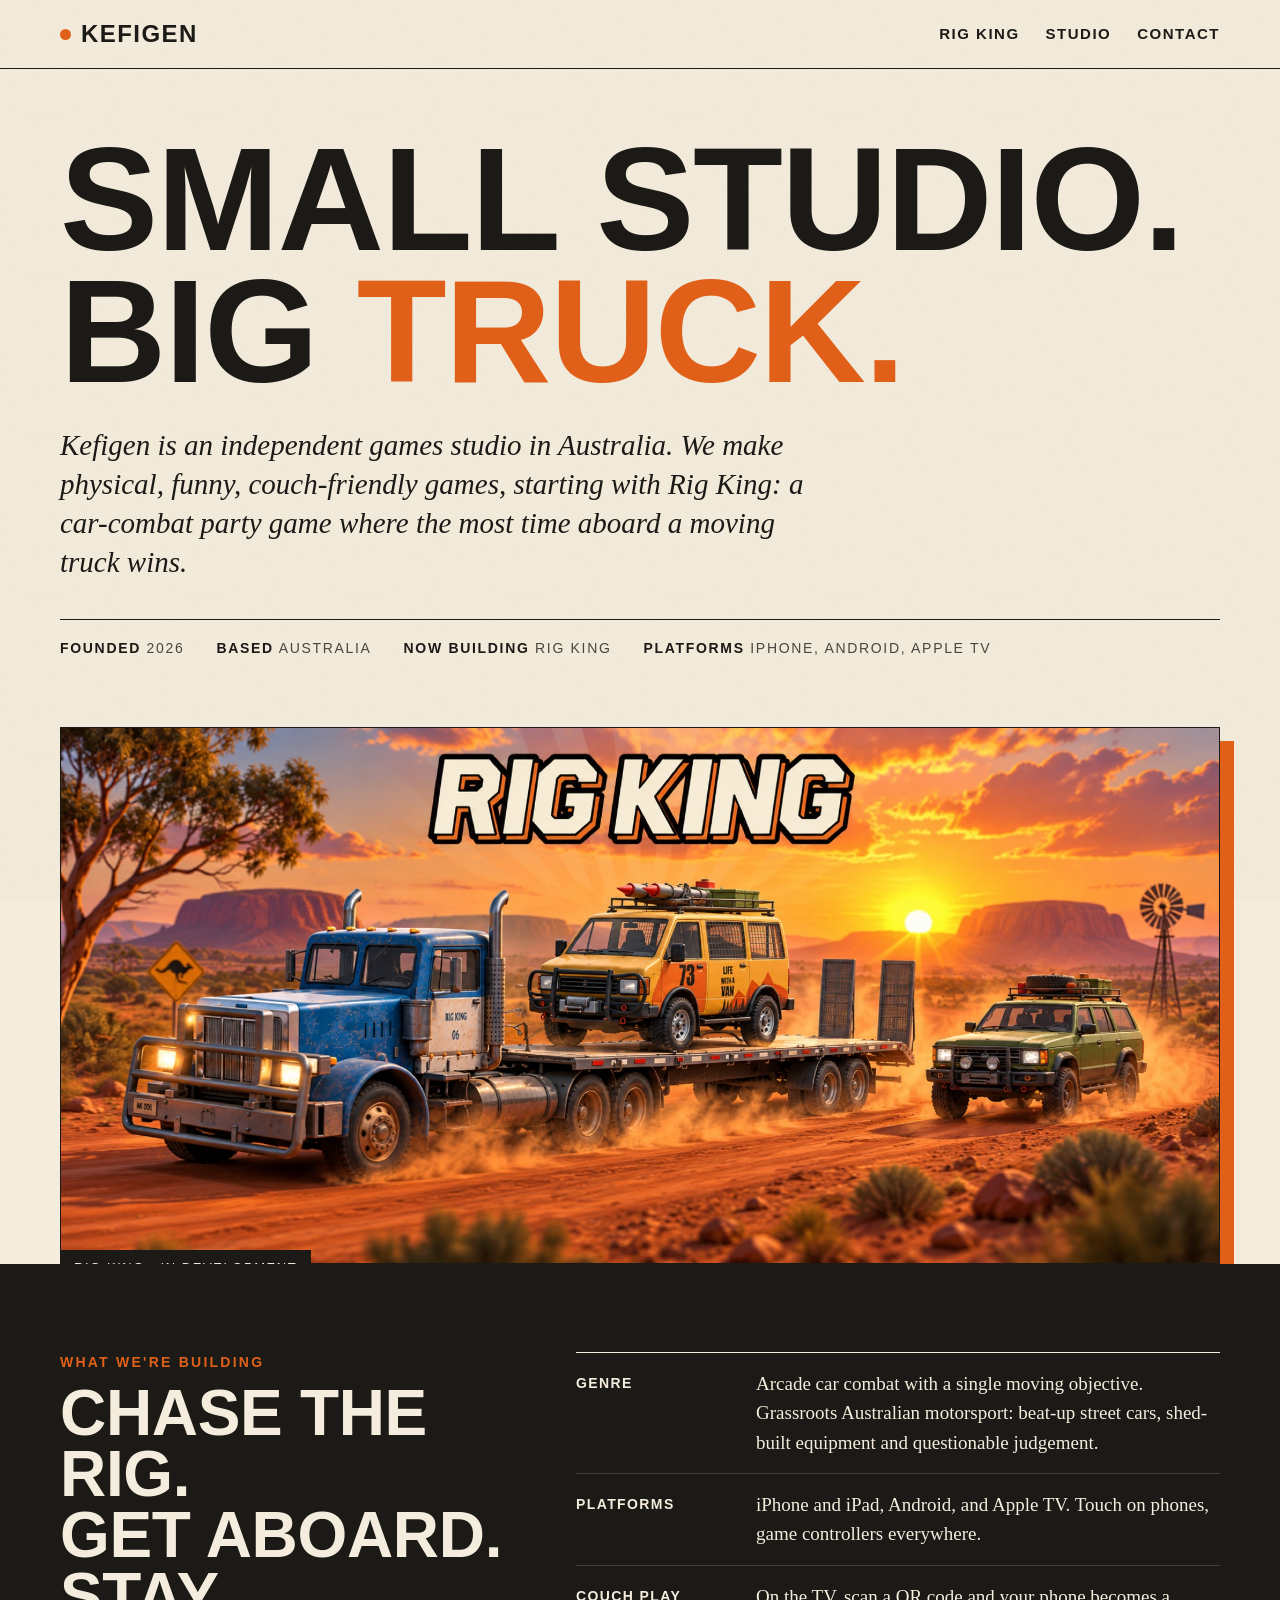
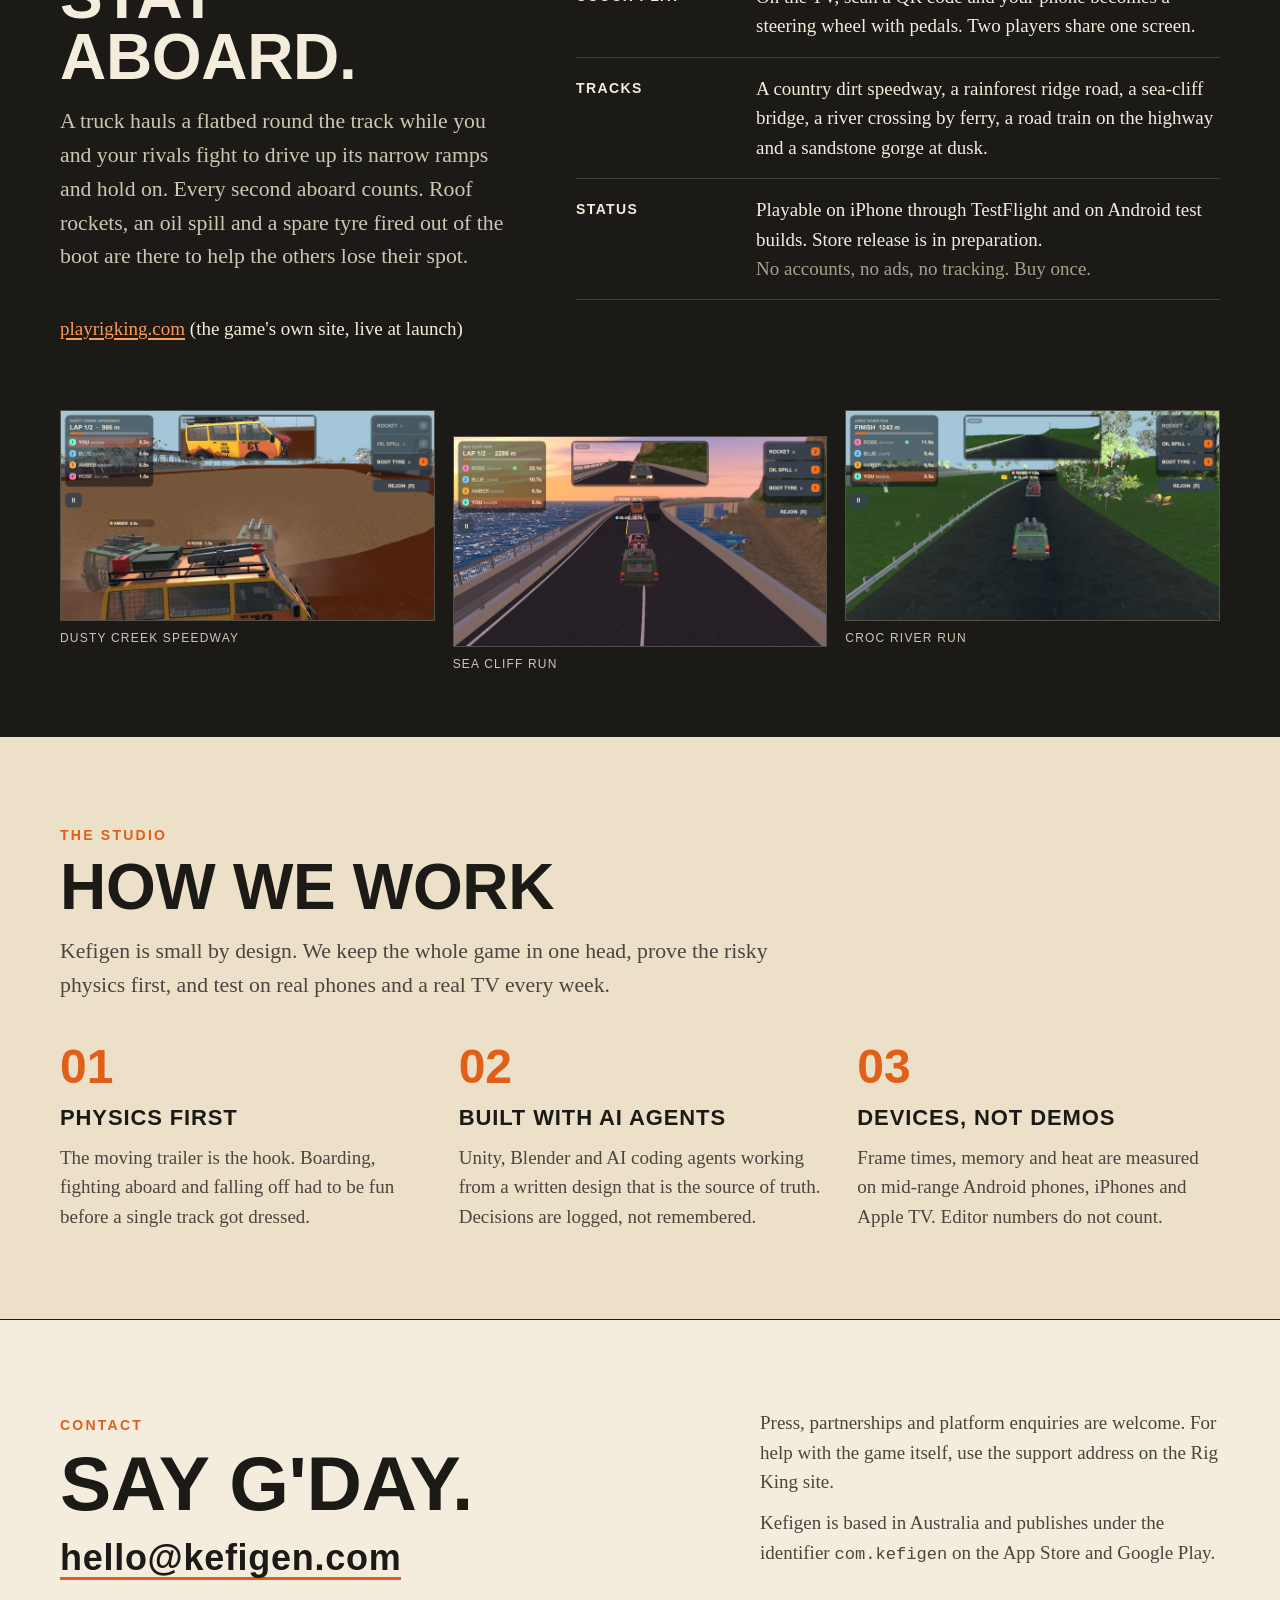
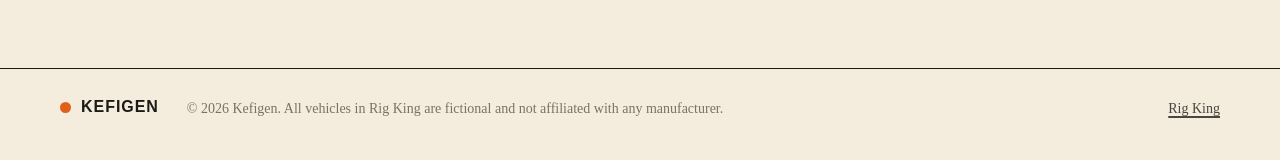
==== index.html @ cafb4a96 "Kefigen studio site: one page for kefigen.com on GitHub Pages" ====
<!doctype html>
<html lang="en-AU">
<head>
  <meta charset="utf-8">
  <meta name="viewport" content="width=device-width, initial-scale=1">
  <title>Kefigen: an independent games studio</title>
  <meta name="description" content="Kefigen is an independent games studio in Australia. We are building Rig King, a car-combat party game for iPhone, Android and Apple TV in which the most time aboard a moving truck wins.">
  <meta property="og:title" content="Kefigen">
  <meta property="og:description" content="An independent games studio building Rig King: chase the rig, get aboard, stay aboard.">
  <meta property="og:image" content="https://kefigen.com/assets/rig-king-hero.jpg">
  <meta property="og:url" content="https://kefigen.com/">
  <meta name="twitter:card" content="summary_large_image">
  <meta name="theme-color" content="#f4ecdc">
  <link rel="icon" href="/assets/favicon.svg" type="image/svg+xml">
  <link rel="canonical" href="https://kefigen.com/">
  <link rel="stylesheet" href="/assets/style.css">
</head>
<body>
  <header class="site-header">
    <div class="wrap">
      <a class="wordmark" href="/" aria-label="Kefigen home"><i aria-hidden="true"></i>Kefigen</a>
      <nav class="nav" aria-label="Main">
        <a href="#rig-king">Rig King</a>
        <a href="#studio">Studio</a>
        <a href="#contact">Contact</a>
      </nav>
    </div>
  </header>

  <main>
    <section class="hero" aria-label="Introduction">
      <div class="wrap">
        <h1 class="reveal">Small studio.<br>Big <span class="accent">truck.</span></h1>
        <p class="lede reveal">Kefigen is an independent games studio in Australia. We make physical, funny, couch-friendly games, starting with Rig King: a car-combat party game where the most time aboard a moving truck wins.</p>
        <p class="meta reveal"><span><b>Founded</b> 2026</span><span><b>Based</b> Australia</span><span><b>Now building</b> Rig King</span><span><b>Platforms</b> iPhone, Android, Apple TV</span></p>
        <div class="hero-art reveal">
          <img src="/assets/rig-king-hero.jpg" alt="Rig King key art: a blue truck hauling a flatbed with a yellow van aboard across red outback dirt at sunset, a green wagon chasing" width="2000" height="925" fetchpriority="high">
          <span class="plate">Rig King · in development</span>
        </div>
      </div>
    </section>

    <section id="rig-king" class="ink">
      <div class="wrap">
        <div class="split">
          <div class="sticky">
            <p class="kicker">What we're building</p>
            <h2>Chase the rig.<br>Get aboard.<br>Stay aboard.</h2>
            <p class="intro">A truck hauls a flatbed round the track while you and your rivals fight to drive up its narrow ramps and hold on. Every second aboard counts. Roof rockets, an oil spill and a spare tyre fired out of the boot are there to help the others lose their spot.</p>
            <p><a href="https://playrigking.com/">playrigking.com</a> (the game's own site, live at launch)</p>
          </div>
          <dl class="facts">
            <div><dt>Genre</dt><dd><p>Arcade car combat with a single moving objective. Grassroots Australian motorsport: beat-up street cars, shed-built equipment and questionable judgement.</p></dd></div>
            <div><dt>Platforms</dt><dd><p>iPhone and iPad, Android, and Apple TV. Touch on phones, game controllers everywhere.</p></dd></div>
            <div><dt>Couch play</dt><dd><p>On the TV, scan a QR code and your phone becomes a steering wheel with pedals. Two players share one screen.</p></dd></div>
            <div><dt>Tracks</dt><dd><p>A country dirt speedway, a rainforest ridge road, a sea-cliff bridge, a river crossing by ferry, a road train on the highway and a sandstone gorge at dusk.</p></dd></div>
            <div><dt>Status</dt><dd><p>Playable on iPhone through TestFlight and on Android test builds. Store release is in preparation.</p><p class="mute">No accounts, no ads, no tracking. Buy once.</p></dd></div>
          </dl>
        </div>
        <div class="shots">
          <figure><img src="/assets/dusty-creek.jpg" alt="A pack of cars fighting for the trailer on the red dirt at Dusty Creek Speedway" loading="lazy" width="1600" height="900"><figcaption>Dusty Creek Speedway</figcaption></figure>
          <figure><img src="/assets/sea-cliff.jpg" alt="Racing behind the rig over the sea bridge at Sea Cliff Run at sunrise" loading="lazy" width="1600" height="900"><figcaption>Sea Cliff Run</figcaption></figure>
          <figure><img src="/assets/croc-river.jpg" alt="Cars chasing the rig along the river road at Croc River Run" loading="lazy" width="1600" height="900"><figcaption>Croc River Run</figcaption></figure>
        </div>
      </div>
    </section>

    <section id="studio" class="band">
      <div class="wrap">
        <p class="kicker">The studio</p>
        <h2>How we work</h2>
        <p class="intro">Kefigen is small by design. We keep the whole game in one head, prove the risky physics first, and test on real phones and a real TV every week.</p>
        <div class="cols">
          <div><div class="n">01</div><h3>Physics first</h3><p>The moving trailer is the hook. Boarding, fighting aboard and falling off had to be fun before a single track got dressed.</p></div>
          <div><div class="n">02</div><h3>Built with AI agents</h3><p>Unity, Blender and AI coding agents working from a written design that is the source of truth. Decisions are logged, not remembered.</p></div>
          <div><div class="n">03</div><h3>Devices, not demos</h3><p>Frame times, memory and heat are measured on mid-range Android phones, iPhones and Apple TV. Editor numbers do not count.</p></div>
        </div>
      </div>
    </section>

    <section id="contact" class="contact">
      <div class="wrap">
        <div>
          <p class="kicker">Contact</p>
          <h2>Say g'day.</h2>
          <a class="mail" href="mailto:hello@kefigen.com">hello@kefigen.com</a>
        </div>
        <div class="side">
          <p>Press, partnerships and platform enquiries are welcome. For help with the game itself, use the support address on the Rig King site.</p>
          <p>Kefigen is based in Australia and publishes under the identifier <span style="font-family: var(--mono); font-size: .9em;">com.kefigen</span> on the App Store and Google Play.</p>
        </div>
      </div>
    </section>
  </main>

  <footer class="site-footer">
    <div class="wrap">
      <span class="wordmark"><i aria-hidden="true"></i>Kefigen</span>
      <span>© 2026 Kefigen. All vehicles in Rig King are fictional and not affiliated with any manufacturer.</span>
      <span class="right"><a href="https://playrigking.com/">Rig King</a></span>
    </div>
  </footer>
</body>
</html>
---- assets/style.css ----
/* kefigen.com: a warm, sun-bleached studio letterhead. Cream paper, ink type, one burnt-orange accent.
   Fonts are the sturdy condensed and old-style faces already on the reader's machine: no third-party requests. */
:root {
  --paper: #f4ecdc;
  --paper-2: #ece0c8;
  --paper-3: #e3d4b6;
  --ink: #1b1a17;
  --ink-soft: #4a463f;
  --ink-mute: #7a7366;
  --accent: #e0601a;
  --accent-deep: #b84a12;
  --rule: rgba(27, 26, 23, .16);
  --wrap: 1160px;
  --display: "Avenir Next Condensed", "Helvetica Neue Condensed", "Arial Narrow", "Roboto Condensed", Impact, sans-serif;
  --body: "Iowan Old Style", "Palatino Linotype", "Book Antiqua", Palatino, Georgia, "Times New Roman", serif;
  --mono: "SF Mono", Menlo, Consolas, "Liberation Mono", monospace;
}

* { box-sizing: border-box; }
html { -webkit-text-size-adjust: 100%; scroll-behavior: smooth; }
body {
  margin: 0;
  background: var(--paper);
  color: var(--ink);
  font-family: var(--body);
  font-size: 19px;
  line-height: 1.55;
  position: relative;
}
/* Paper grain */
body::before {
  content: ""; position: fixed; inset: 0; pointer-events: none; z-index: 0; opacity: .5;
  background-image: url("data:image/svg+xml,%3Csvg xmlns='http://www.w3.org/2000/svg' width='160' height='160'%3E%3Cfilter id='n'%3E%3CfeTurbulence type='fractalNoise' baseFrequency='.9' numOctaves='2' stitchTiles='stitch'/%3E%3CfeColorMatrix values='0 0 0 0 0.1 0 0 0 0 0.09 0 0 0 0 0.07 0 0 0 .07 0'/%3E%3C/filter%3E%3Crect width='160' height='160' filter='url(%23n)'/%3E%3C/svg%3E");
}
body > * { position: relative; z-index: 1; }
img { max-width: 100%; height: auto; display: block; }
a { color: var(--accent-deep); text-decoration-thickness: 1.5px; text-underline-offset: 3px; }
a:hover { color: var(--accent); }
:focus-visible { outline: 3px solid var(--accent); outline-offset: 3px; border-radius: 4px; }
.wrap { width: min(var(--wrap), 100% - 32px); margin-inline: auto; }

/* Header */
.site-header { border-bottom: 1.5px solid var(--ink); }
.site-header .wrap { display: flex; align-items: center; gap: 24px; min-height: 68px; }
.wordmark {
  font-family: var(--display); font-weight: 700; text-transform: uppercase; letter-spacing: .06em;
  font-size: 24px; color: var(--ink); text-decoration: none; display: inline-flex; align-items: center; gap: 10px;
}
.wordmark i { width: 11px; height: 11px; border-radius: 50%; background: var(--accent); display: inline-block; }
.nav { margin-left: auto; display: flex; gap: 26px; flex-wrap: wrap; }
.nav a { color: var(--ink); text-decoration: none; font-family: var(--display); text-transform: uppercase; letter-spacing: .1em; font-size: 15px; font-weight: 600; }
.nav a:hover { color: var(--accent); }

/* Hero */
.hero { padding: 64px 0 0; overflow: hidden; }
.hero .wrap { display: grid; grid-template-columns: 1fr; gap: 28px; }
.hero h1 {
  font-family: var(--display); font-weight: 700; text-transform: uppercase; line-height: .9; letter-spacing: -.01em;
  font-size: clamp(56px, 11.5vw, 150px); margin: 0; color: var(--ink);
}
.hero h1 .accent { color: var(--accent); }
.hero .lede {
  font-size: clamp(21px, 2.3vw, 29px); line-height: 1.35; max-width: 760px; margin: 0; color: var(--ink);
  font-style: italic;
}
.hero .meta {
  display: flex; flex-wrap: wrap; gap: 10px 32px; margin: 8px 0 0; padding: 18px 0 0; border-top: 1.5px solid var(--ink);
  font-family: var(--display); text-transform: uppercase; letter-spacing: .12em; font-size: 14px; color: var(--ink-soft);
}
.hero .meta b { color: var(--ink); font-weight: 700; }
.hero-art { margin-top: 40px; position: relative; }
.hero-art img {
  width: 100%; aspect-ratio: 2000 / 925; object-fit: cover;
  border: 1.5px solid var(--ink); box-shadow: 14px 14px 0 var(--accent);
}
.hero-art .plate {
  position: absolute; left: 0; bottom: -22px; background: var(--ink); color: var(--paper);
  font-family: var(--display); text-transform: uppercase; letter-spacing: .12em; font-size: 13px; padding: 8px 14px;
}

/* Staggered reveal on load */
.reveal { opacity: 0; transform: translateY(14px); animation: up .7s cubic-bezier(.2,.7,.2,1) forwards; }
.reveal:nth-child(1) { animation-delay: .05s }
.reveal:nth-child(2) { animation-delay: .18s }
.reveal:nth-child(3) { animation-delay: .3s }
.reveal:nth-child(4) { animation-delay: .42s }
@keyframes up { to { opacity: 1; transform: none; } }

/* Sections */
section { padding: 88px 0; }
section.ink { background: var(--ink); color: var(--paper); }
section.ink a { color: #ff9a55; }
section.band { background: var(--paper-2); border-top: 1.5px solid var(--ink); border-bottom: 1.5px solid var(--ink); }
.kicker { font-family: var(--display); color: var(--accent); font-weight: 700; letter-spacing: .16em; text-transform: uppercase; font-size: 14px; margin: 0 0 10px; }
h2 {
  font-family: var(--display); font-weight: 700; text-transform: uppercase; letter-spacing: -.005em;
  font-size: clamp(36px, 5vw, 64px); line-height: .95; margin: 0 0 18px;
}
h3 { font-family: var(--display); font-weight: 700; text-transform: uppercase; letter-spacing: .04em; font-size: 22px; margin: 0 0 8px; }
.intro { font-size: clamp(19px, 1.7vw, 22px); max-width: 720px; margin: 0 0 40px; color: var(--ink-soft); }
.ink .intro { color: #cfc6b2; }

.split { display: grid; grid-template-columns: 5fr 7fr; gap: 56px; align-items: start; }
.split .sticky { position: sticky; top: 24px; }

.facts { list-style: none; margin: 0; padding: 0; border-top: 1.5px solid currentColor; }
.facts > div { display: grid; grid-template-columns: 160px 1fr; gap: 20px; padding: 16px 0; border-bottom: 1px solid var(--rule); }
.ink .facts > div { border-bottom-color: rgba(244,236,220,.18); }
.facts dt, .facts b { font-family: var(--display); text-transform: uppercase; letter-spacing: .1em; font-size: 14px; font-weight: 700; padding-top: 4px; }
.facts p, .facts dd { margin: 0; }
.facts .mute { color: var(--ink-mute); }
.ink .facts .mute { color: #a9a08c; }

.shots { display: grid; grid-template-columns: repeat(3, 1fr); gap: 18px; margin-top: 48px; }
.shots figure { margin: 0; }
.shots img { aspect-ratio: 16 / 9; object-fit: cover; width: 100%; border: 1.5px solid rgba(244,236,220,.25); }
.shots figcaption { font-family: var(--display); text-transform: uppercase; letter-spacing: .1em; font-size: 12px; margin-top: 8px; color: #cfc6b2; }
.shots figure:nth-child(2) { transform: translateY(26px); }

.cols { display: grid; grid-template-columns: repeat(3, 1fr); gap: 36px; }
.cols p { margin: 0; color: var(--ink-soft); }
.cols .n { font-family: var(--display); font-size: 48px; line-height: 1; color: var(--accent); font-weight: 700; margin-bottom: 10px; }

/* Contact */
.contact .wrap { display: grid; grid-template-columns: 7fr 5fr; gap: 56px; align-items: end; }
.contact h2 { font-size: clamp(40px, 6vw, 84px); }
.contact .mail {
  font-family: var(--display); font-weight: 700; font-size: clamp(22px, 3vw, 36px); letter-spacing: .02em;
  text-decoration: none; color: var(--ink); border-bottom: 3px solid var(--accent); display: inline-block; line-height: 1.1;
}
.contact .mail:hover { color: var(--accent); }
.contact .side { color: var(--ink-soft); }
.contact .side p { margin: 0 0 12px; }

/* Footer */
.site-footer { border-top: 1.5px solid var(--ink); padding: 26px 0 40px; font-size: 14px; color: var(--ink-mute); }
.site-footer .wrap { display: flex; flex-wrap: wrap; gap: 10px 28px; align-items: baseline; }
.site-footer .wordmark { font-size: 16px; }
.site-footer a { color: var(--ink-soft); }
.site-footer .right { margin-left: auto; }

/* 404 */
.lost { padding: 120px 0; text-align: left; }
.lost h1 { font-family: var(--display); text-transform: uppercase; font-size: clamp(48px, 10vw, 140px); line-height: .9; margin: 0 0 20px; }

@media (max-width: 900px) {
  .split, .contact .wrap { grid-template-columns: 1fr; gap: 36px; }
  .split .sticky { position: static; }
  .shots { grid-template-columns: 1fr 1fr; }
  .shots figure:nth-child(2) { transform: none; }
  .cols { grid-template-columns: 1fr; gap: 28px; }
}
@media (max-width: 620px) {
  body { font-size: 17px; }
  .site-header .wrap { flex-wrap: wrap; padding: 12px 0; gap: 10px; }
  .nav { margin-left: 0; gap: 16px; }
  section { padding: 60px 0; }
  .hero { padding-top: 40px; }
  .hero-art img { box-shadow: 8px 8px 0 var(--accent); }
  .facts > div { grid-template-columns: 1fr; gap: 4px; }
  .shots { grid-template-columns: 1fr; }
  .site-footer .right { margin-left: 0; }
}
@media (prefers-reduced-motion: reduce) {
  html { scroll-behavior: auto; }
  .reveal { animation: none; opacity: 1; transform: none; }
}
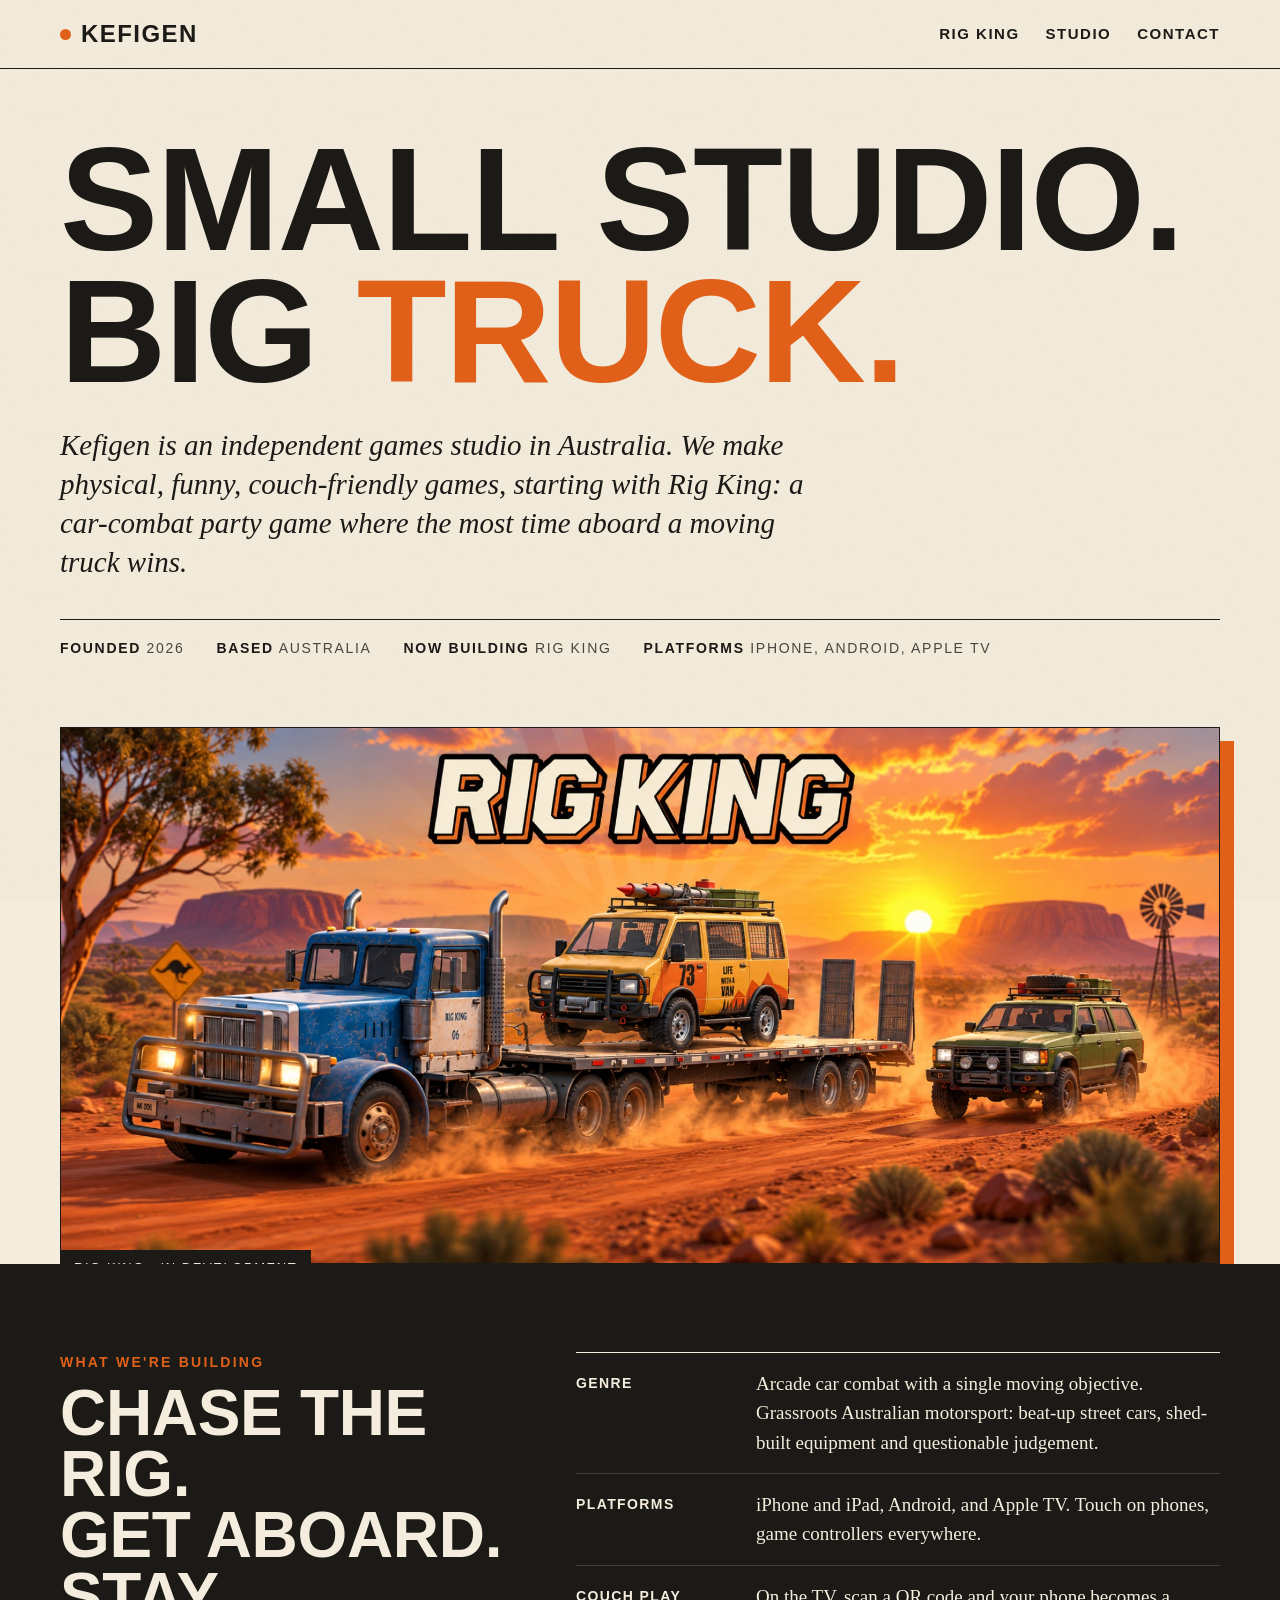
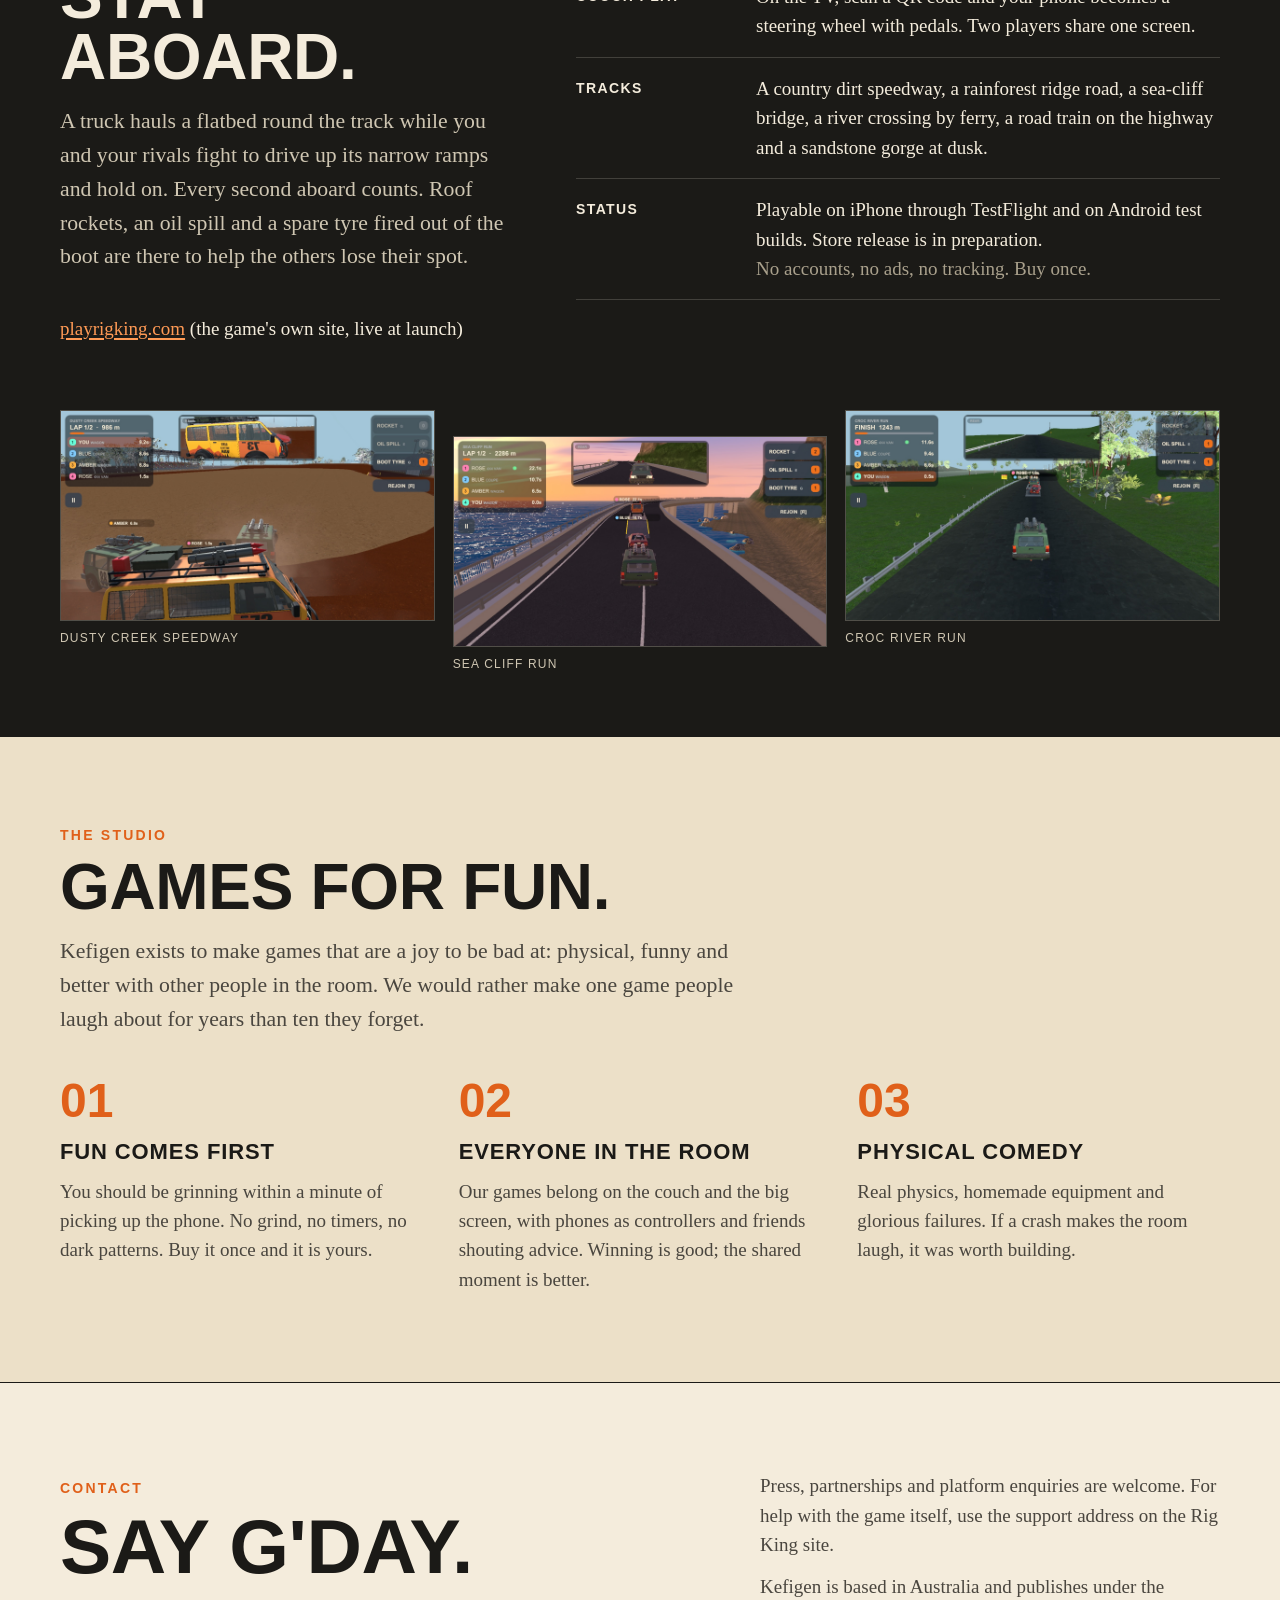
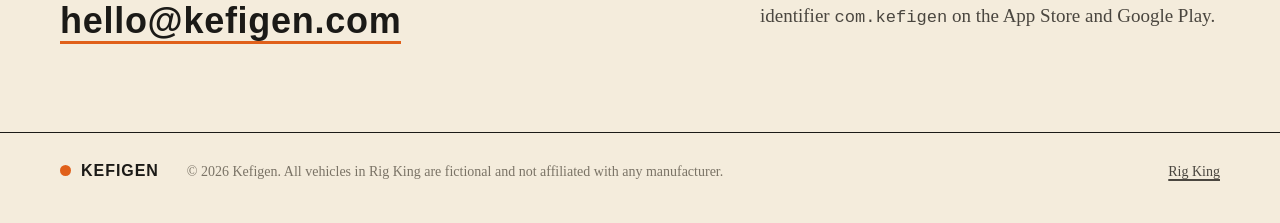
==== commit adbbf09c: "Studio section: games for fun, not process" ====
--- a/index.html
+++ b/index.html
@@ -68,12 +68,12 @@
     <section id="studio" class="band">
       <div class="wrap">
         <p class="kicker">The studio</p>
-        <h2>How we work</h2>
-        <p class="intro">Kefigen is small by design. We keep the whole game in one head, prove the risky physics first, and test on real phones and a real TV every week.</p>
+        <h2>Games for fun.</h2>
+        <p class="intro">Kefigen exists to make games that are a joy to be bad at: physical, funny and better with other people in the room. We would rather make one game people laugh about for years than ten they forget.</p>
         <div class="cols">
-          <div><div class="n">01</div><h3>Physics first</h3><p>The moving trailer is the hook. Boarding, fighting aboard and falling off had to be fun before a single track got dressed.</p></div>
-          <div><div class="n">02</div><h3>Built with AI agents</h3><p>Unity, Blender and AI coding agents working from a written design that is the source of truth. Decisions are logged, not remembered.</p></div>
-          <div><div class="n">03</div><h3>Devices, not demos</h3><p>Frame times, memory and heat are measured on mid-range Android phones, iPhones and Apple TV. Editor numbers do not count.</p></div>
+          <div><div class="n">01</div><h3>Fun comes first</h3><p>You should be grinning within a minute of picking up the phone. No grind, no timers, no dark patterns. Buy it once and it is yours.</p></div>
+          <div><div class="n">02</div><h3>Everyone in the room</h3><p>Our games belong on the couch and the big screen, with phones as controllers and friends shouting advice. Winning is good; the shared moment is better.</p></div>
+          <div><div class="n">03</div><h3>Physical comedy</h3><p>Real physics, homemade equipment and glorious failures. If a crash makes the room laugh, it was worth building.</p></div>
         </div>
       </div>
     </section>
